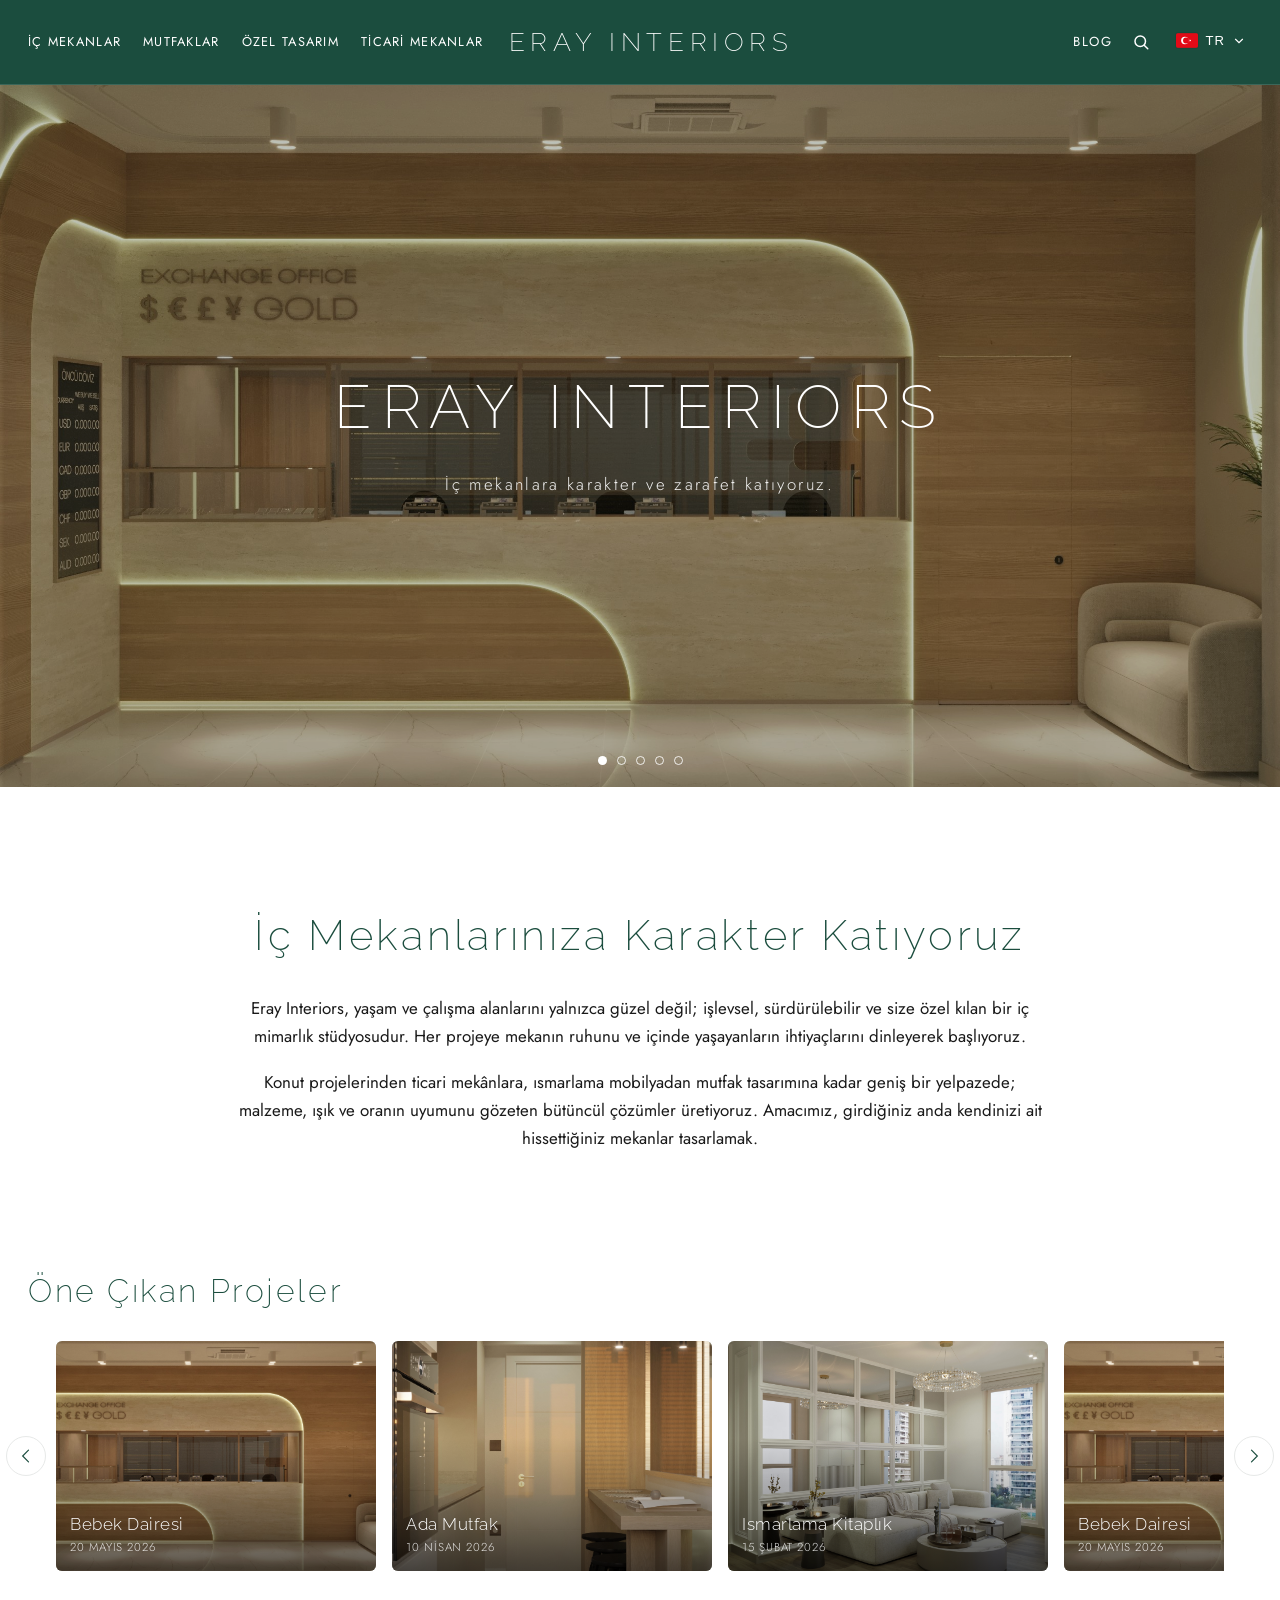
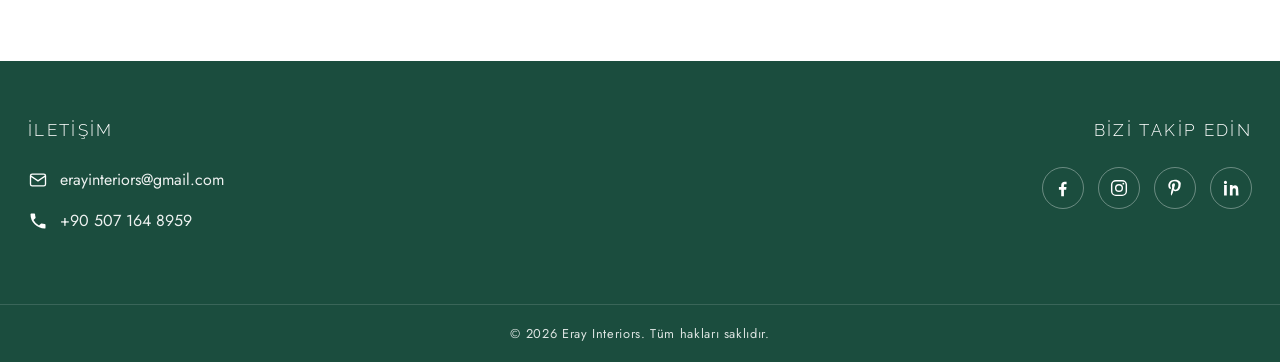
==== index.html @ c1557ec7 "Ana sayfaya acilis ekrani: yesil zemin + logo, 3 sn sonra siteye acilir - index.html: #intro katmani" ====
<!DOCTYPE html>
<html lang="tr">
<head>
  <meta charset="UTF-8">
  <meta name="viewport" content="width=device-width, initial-scale=1.0">
  <title>Eray Interiors | İç Mimarlık ve İç Mekân Tasarımı</title>
  <meta name="description" content="Eray Interiors, yaşam ve çalışma alanlarını işlevsel, sürdürülebilir ve size özel kılan bir iç mimarlık stüdyosudur — konut, ticari mekân, özel tasarım ve mutfak çözümleri.">
  <link rel="canonical" href="https://bgrckr.github.io/eray-interiors/">
  <meta name="robots" content="index, follow, max-image-preview:large">
  <meta name="author" content="Eray Interiors">
  <meta name="theme-color" content="#1B4D3E">

  <!-- Favicon / app icons -->
  <link rel="icon" href="favicon.ico" sizes="any">
  <link rel="icon" href="favicon.svg" type="image/svg+xml">
  <link rel="apple-touch-icon" href="assets/apple-touch-icon.png">
  <link rel="manifest" href="site.webmanifest">

  <!-- Open Graph (Facebook, WhatsApp, LinkedIn) -->
  <meta property="og:type" content="website">
  <meta property="og:site_name" content="Eray Interiors">
  <meta property="og:locale" content="tr_TR">
  <meta property="og:locale:alternate" content="en_US">
  <meta property="og:locale:alternate" content="es_ES">
  <meta property="og:title" content="Eray Interiors | İç Mimarlık ve İç Mekân Tasarımı">
  <meta property="og:description" content="İç mekânlara karakter ve zarafet katan iç mimarlık stüdyosu. Konut, ticari mekân, özel tasarım ve mutfak çözümleri.">
  <meta property="og:url" content="https://bgrckr.github.io/eray-interiors/">
  <meta property="og:image" content="https://bgrckr.github.io/eray-interiors/assets/og-image.png">
  <meta property="og:image:width" content="1200">
  <meta property="og:image:height" content="630">
  <meta property="og:image:alt" content="Eray Interiors — İç Mimarlık">

  <!-- Twitter / X -->
  <meta name="twitter:card" content="summary_large_image">
  <meta name="twitter:title" content="Eray Interiors | İç Mimarlık ve İç Mekân Tasarımı">
  <meta name="twitter:description" content="İç mekânlara karakter ve zarafet katan iç mimarlık stüdyosu.">
  <meta name="twitter:image" content="https://bgrckr.github.io/eray-interiors/assets/og-image.png">

  <!-- Yapısal veri: yerel işletme -->
  <script type="application/ld+json">
  {
    "@context": "https://schema.org",
    "@type": "LocalBusiness",
    "@id": "https://bgrckr.github.io/eray-interiors/#business",
    "name": "Eray Interiors",
    "description": "İç mimarlık ve iç mekân tasarımı stüdyosu: konut, ticari mekân, özel tasarım ve mutfak çözümleri.",
    "url": "https://bgrckr.github.io/eray-interiors/",
    "image": "https://bgrckr.github.io/eray-interiors/assets/og-image.png",
    "logo": "https://bgrckr.github.io/eray-interiors/assets/icon-512.png",
    "email": "erayinteriors@gmail.com",
    "telephone": "+905071648959",
    "areaServed": "TR",
    "knowsLanguage": ["tr", "en", "es"],
    "sameAs": ["https://instagram.com/erayinteriors"]
  }
  </script>

  <link rel="preconnect" href="https://fonts.googleapis.com">
  <link rel="preconnect" href="https://fonts.gstatic.com" crossorigin>
  <link href="https://fonts.googleapis.com/css2?family=Jost:wght@300;400;500&family=Raleway:wght@200;300&display=swap" rel="stylesheet">
  <!-- Açılış ekranı aynı oturumda tekrar açılmasın (flash önleme, stylesheet'ten önce) -->
  <script>try{if(sessionStorage.getItem('eray_intro'))document.documentElement.classList.add('intro-done');}catch(e){}</script>
  <link rel="stylesheet" href="css/style.css">
</head>
<body data-page="home">
  <div id="intro" aria-hidden="true"><span class="intro-word">ERAY INTERIORS</span></div>

  <header id="site-header"></header>

  <main>
    <section class="hero hero-slider" data-hero-slider aria-label="Öne çıkan görseller">
      <div class="hero-slides">
        <div class="hero-slide" style="background-image:url('assets/img/3.jpg')"></div>
        <div class="hero-slide" style="background-image:url('assets/img/8.jpg')"></div>
        <div class="hero-slide" style="background-image:url('assets/img/16.jpg')"></div>
        <div class="hero-slide" style="background-image:url('assets/img/32.jpg')"></div>
        <div class="hero-slide" style="background-image:url('assets/img/b4.jpg')"></div>
      </div>
      <div class="hero-overlay">
        <h1 class="hero-title" data-i18n="page.home.hero">ERAY INTERIORS</h1>
        <p class="hero-sub" data-i18n="page.home.sub"></p>
      </div>
      <div class="hero-dots"></div>
    </section>

    <section class="page-intro">
      <h2 class="page-title" data-i18n="page.home.title"></h2>
      <div class="page-body" data-i18n="page.home.body" data-i18n-html></div>
    </section>

    <div class="strip-head"><h2 class="strip-title" data-i18n="projects.featured"></h2></div>
    <section class="carousel" data-carousel data-projects="featured" aria-label="Öne çıkan projeler">
      <button class="car-arrow car-prev" aria-label="Önceki"></button>
      <div class="carousel-viewport">
        <div class="carousel-track"></div>
      </div>
      <button class="car-arrow car-next" aria-label="Sonraki"></button>
    </section>
  </main>

  <footer id="site-footer"></footer>

  <script src="js/icons.js"></script>
  <script src="js/data.js"></script>
  <script src="js/i18n.js"></script>
  <script src="js/header.js"></script>
  <script src="js/footer.js"></script>
  <script src="js/content.js"></script>
  <script src="js/carousel.js"></script>
  <script src="js/hero.js"></script>
  <script src="js/projects.js"></script>
  <script src="js/app.js"></script>
  <script src="js/intro.js"></script>
</body>
</html>
---- css/style.css ----
/* ============================================================
   Eray Interiors — Ana stil dosyası
   Renkler ve fontlar :root değişkenlerinde. Royal green tonunu
   değiştirmek için sadece --green satırını güncellemeniz yeterli.
   ============================================================ */

:root{
  --green:#1B4D3E;          /* Royal green (ana marka rengi) */
  --green-700:#143b30;      /* Koyu ton (hover/gölge) */
  --green-300:#3e6b5b;      /* Açık ton */
  --white:#ffffff;
  --ink:#1a1a1a;            /* Ana metin */
  --muted:#6b7b74;          /* İkincil metin */
  --line:#e7e9e8;           /* İnce çizgiler */
  --font-brand:'Raleway', sans-serif;      /* Başlık — Fathom'a yakın, ExtraLight */
  --font-body:'Jost', system-ui, sans-serif; /* Gövde — geometrik, Türkçe uyumlu */
  --header-h:84px;
  --maxw:1280px;            /* İçerik genişliği (geniş monitörde büyür) */

  /* Boşluk ölçeği — responsive ritim tek yerden. clamp: mobil→masaüstü akıcı. */
  --space-xs: clamp(.5rem, 1.2vw, .85rem);
  --space-sm: clamp(.85rem, 2vw, 1.25rem);
  --space-md: clamp(1.25rem, 3vw, 2rem);
  --space-lg: clamp(2rem, 5vw, 3.5rem);
  --space-xl: clamp(3rem, 7vw, 6rem);
  --gap-menu-title: clamp(72px, 9vw, 132px);  /* menü(header) ↔ sayfa başlığı boşluğu */
  --hero-h: 78vh;          /* Hero yüksekliği (mobilde svh'ye döner) */
  --radius: 8px;
}

*{ box-sizing:border-box; }
html{ scroll-behavior:smooth; }
body{
  margin:0;
  font-family:var(--font-body);
  font-weight:400;
  color:var(--ink);
  background:var(--white);
  line-height:1.65;
  -webkit-font-smoothing:antialiased;
}
a{ color:inherit; text-decoration:none; }
img{ max-width:100%; display:block; }

/* ---------- Header ---------- */
#site-header{
  position:sticky; top:0; z-index:100;
  background:var(--green);
  border-bottom:1px solid rgba(255,255,255,.14);
}
.header-inner{
  max-width:var(--maxw); margin:0 auto; min-height:var(--header-h);
  padding:0 28px;
  display:grid; grid-template-columns:1fr auto 1fr; align-items:center; gap:20px;
}
.main-nav{ display:flex; gap:22px; align-items:center; justify-self:start; }
.nav-link{
  font-size:.8rem; letter-spacing:.1em; text-transform:uppercase; white-space:nowrap;
  color:var(--white); position:relative; padding:6px 0; transition:opacity .2s;
}
.nav-link::after{
  content:''; position:absolute; left:0; bottom:0; height:1px; width:0;
  background:var(--white); transition:width .28s ease;
}
.nav-link:hover, .nav-link.active{ opacity:.85; }
.nav-link:hover::after, .nav-link.active::after{ width:100%; }

.brand{
  justify-self:center;
  font-family:var(--font-brand); font-weight:200;
  font-size:1.6rem; letter-spacing:.22em; color:var(--white);
  white-space:nowrap; padding-left:.22em; /* letter-spacing dengesi */
}

.tools{ justify-self:end; display:flex; align-items:center; gap:14px; }
.blog-link{ white-space:nowrap; }

/* Arama */
.search{ position:relative; display:flex; align-items:center; }
.search-toggle, .lang-toggle, .hamburger{
  background:none; border:none; cursor:pointer; color:var(--white);
  display:inline-flex; align-items:center; gap:7px; padding:6px;
}
.search-toggle:hover{ opacity:.85; }
.search-box{
  position:absolute; right:0; top:calc(100% + 14px);
  width:300px; background:var(--green);
  border:1px solid rgba(255,255,255,.18); border-top:2px solid var(--white);
  box-shadow:0 18px 40px rgba(0,0,0,.28);
  padding:14px; border-radius:4px;
  opacity:0; visibility:hidden; transform:translateY(-8px);
  transition:opacity .2s, transform .2s, visibility .2s;
}
.search.open .search-box{ opacity:1; visibility:visible; transform:translateY(0); }
.search-input{
  width:100%; border:none; border-bottom:1px solid rgba(255,255,255,.30);
  background:transparent; color:var(--white);
  font-family:var(--font-body); font-size:.95rem; padding:8px 2px; outline:none;
}
.search-input::placeholder{ color:rgba(255,255,255,.65); }
.search-input:focus{ border-color:var(--white); }
.search-results{ margin-top:8px; max-height:280px; overflow:auto; }
.search-results a{
  display:block; padding:9px 6px; border-radius:3px; font-size:.9rem;
  color:var(--white); transition:background .15s;
}
.search-results a:hover{ background:rgba(255,255,255,.14); }
.search-results .empty{ padding:9px 6px; color:rgba(255,255,255,.7); font-size:.88rem; }

/* Dil seçici */
.lang{ position:relative; }
.lang-toggle{ font-size:.82rem; letter-spacing:.08em; }
.lang-toggle .flag, .lang-menu .flag{ width:22px; height:15px; border-radius:2px; overflow:hidden; box-shadow:0 0 0 1px rgba(0,0,0,.06); }
.chev{ transition:transform .2s; }
.lang.open .chev{ transform:rotate(180deg); }
.lang-menu{
  position:absolute; right:0; top:calc(100% + 14px); list-style:none; margin:0; padding:6px;
  min-width:170px; background:var(--green); border:1px solid rgba(255,255,255,.18);
  border-top:2px solid var(--white); box-shadow:0 18px 40px rgba(0,0,0,.28); border-radius:4px;
  opacity:0; visibility:hidden; transform:translateY(-8px);
  transition:opacity .2s, transform .2s, visibility .2s;
}
.lang.open .lang-menu{ opacity:1; visibility:visible; transform:translateY(0); }
.lang-menu button{
  width:100%; display:flex; align-items:center; gap:10px; background:none; border:none;
  padding:9px 10px; cursor:pointer; font-family:var(--font-body); font-size:.9rem;
  color:var(--white); border-radius:3px; text-align:left;
}
.lang-menu button:hover{ background:rgba(255,255,255,.14); }

/* Hamburger (mobil) */
.hamburger{ display:none; flex-direction:column; gap:5px; }
.hamburger span{ width:24px; height:2px; background:var(--white); transition:.25s; }

/* ---------- Hero ---------- */
.hero{
  position:relative; min-height:var(--hero-h); overflow:hidden;
  background:linear-gradient(120deg, var(--green-700), var(--green) 60%, var(--green-300));
  background-size:cover; background-position:center;
  display:flex; align-items:center; justify-content:center;
}
.hero::after{ content:''; position:absolute; inset:0; background:rgba(15,35,28,.28); z-index:1; }
.hero-overlay{ position:relative; z-index:2; text-align:center; color:var(--white); padding:0 24px; }
.hero-title{
  font-family:var(--font-brand); font-weight:200; letter-spacing:.16em;
  font-size:clamp(2rem, 5vw, 3.8rem); margin:0; text-transform:uppercase;
}
.hero-sub{ font-weight:300; letter-spacing:.14em; margin-top:14px; font-size:clamp(.85rem,1.6vw,1.05rem); opacity:.92; }

/* Ana sayfa hero slayt gösterisi (5 görsel, yavaş yatay kayma) */
.hero-slides{
  position:absolute; inset:0; display:flex; z-index:0;
  transition:transform .9s cubic-bezier(.65,0,.35,1); will-change:transform;
}
.hero-slide{
  position:relative; flex:0 0 100%; height:100%;
  background:#dfe5e2 center/cover no-repeat;
}
.hero-dots{
  position:absolute; left:0; right:0; bottom:22px; z-index:3;
  display:flex; gap:10px; justify-content:center;
}
.hero-dots button{
  width:9px; height:9px; padding:0; border-radius:50%; cursor:pointer;
  border:1px solid rgba(255,255,255,.85); background:transparent; transition:background .25s;
}
.hero-dots button.active{ background:var(--white); }

/* ---------- Sayfa metni ---------- */
.page-intro{ max-width:860px; margin:0 auto; padding:var(--gap-menu-title) 28px var(--space-lg); text-align:center; }
.page-title{
  font-family:var(--font-brand); font-weight:200; letter-spacing:.08em;
  font-size:clamp(1.7rem,3.4vw,2.6rem); color:var(--green); margin:0 0 24px;
}
.page-body{ color:var(--ink); font-size:1.06rem; }
.page-body p{ margin:0 0 18px; }
.page-body p:last-child{ margin-bottom:0; }

/* ---------- Galeri / Carousel ---------- */
.carousel{ position:relative; max-width:var(--maxw); margin:24px auto 90px; padding:0 56px; }
.carousel-viewport{ overflow-x:auto; scrollbar-width:none; }
.carousel-viewport::-webkit-scrollbar{ display:none; }
.carousel-track{ display:flex; gap:16px; }
.slide{
  flex:0 0 320px; height:230px; border-radius:6px;
  background:#dfe5e2 center/cover no-repeat;
  display:flex; align-items:flex-end; padding:14px;
  color:var(--white); font-weight:300; letter-spacing:.05em;
  box-shadow:inset 0 -60px 60px -30px rgba(0,0,0,.45);
}
.car-arrow{
  position:absolute; top:50%; transform:translateY(-50%);
  width:40px; height:40px; background:var(--white); cursor:pointer;
  border:1px solid var(--line); border-radius:50%;
  display:flex; align-items:center; justify-content:center; color:var(--green);
  transition:background .2s, color .2s; z-index:3;
}
.car-arrow:hover{ background:var(--green); color:var(--white); }
.car-arrow svg{ width:20px; height:20px; }
.car-prev{ left:6px; }
.car-next{ right:6px; }

/* ---------- Proje şeridi (kayan kutular → proje) ---------- */
.strip-head{ max-width:var(--maxw); margin:var(--space-lg) auto 0; padding:0 28px; }
.strip-title{
  font-family:var(--font-brand); font-weight:200; letter-spacing:.08em;
  font-size:clamp(1.4rem,2.6vw,2rem); color:var(--green); margin:0;
}
.project-card{ position:relative; text-decoration:none; overflow:hidden; }
.project-card .card-img{
  position:absolute; inset:0; z-index:0; background:#dfe5e2 center/cover no-repeat;
  transition:transform .5s ease;
}
.project-card::after{
  content:''; position:absolute; inset:0; z-index:1;
  background:linear-gradient(to top, rgba(0,0,0,.6), rgba(0,0,0,0) 58%);
}
.project-card:hover .card-img{ transform:scale(1.06); }
.project-card .card-meta{ position:relative; z-index:2; }
.project-card .card-title{
  display:block; font-family:var(--font-brand); font-weight:300;
  font-size:1.05rem; letter-spacing:.03em; line-height:1.25;
}
.project-card .card-date{
  display:block; font-size:.72rem; letter-spacing:.08em; text-transform:uppercase; opacity:.85; margin-top:3px;
}
/* Boş yer tutucu kutu (proje yokken / içerik yüklenmeden) */
.project-placeholder{ pointer-events:none; }
.project-placeholder::after{ display:none; }
.project-placeholder .card-img{ background:#e4e9e7; }

/* ---------- Proje detay sayfası (iki sütun, dikey kaydırma) ---------- */
.project-detail{ max-width:var(--maxw); margin:0 auto; padding:var(--space-lg) 28px var(--space-xl); }
.project-back{ display:inline-block; color:var(--green); font-size:.9rem; margin-bottom:var(--space-md); }
.project-back:hover{ text-decoration:underline; }
.project-head{ max-width:820px; margin:0 auto var(--space-lg); text-align:center; }
.project-date{ font-size:.8rem; letter-spacing:.08em; text-transform:uppercase; color:var(--muted); margin-bottom:10px; }
.project-title{
  font-family:var(--font-brand); font-weight:200; letter-spacing:.04em;
  font-size:clamp(1.8rem,4vw,2.8rem); color:var(--green); margin:0; line-height:1.2;
}
.project-grid{
  display:grid; grid-template-columns:1fr 1fr;
  gap:clamp(20px,3vw,44px); align-items:start;
}
.project-block.left{ grid-column:1; }
.project-block.right{ grid-column:2; }
.project-block img{
  width:100%; height:auto; border-radius:var(--radius);
  background:#dfe5e2 center/cover no-repeat; display:block;
}
.project-caption{ margin-top:14px; color:var(--ink); font-size:1rem; line-height:1.6; }
.project-nav{
  max-width:var(--maxw); margin:0 auto; padding:0 28px var(--space-xl);
  display:flex; justify-content:space-between; gap:16px;
}
.project-nav a{ color:var(--green); font-size:.9rem; }
.project-nav a:hover{ text-decoration:underline; }
.project-empty{ text-align:center; color:var(--muted); padding:48px 0; }

/* ---------- Açılış ekranı (intro / splash) ---------- */
#intro{
  position:fixed; inset:0; z-index:1000; background:var(--green);
  display:flex; align-items:center; justify-content:center;
  opacity:1; transition:opacity .8s ease, visibility .8s ease;
}
.intro-done #intro{ display:none; }        /* aynı oturumda tekrar gösterme */
#intro.hide{ opacity:0; visibility:hidden; }
.intro-lock{ overflow:hidden; }            /* açılış sırasında arka plan kaymasın */
.intro-word{
  font-family:var(--font-brand); font-weight:200; text-transform:uppercase;
  letter-spacing:.28em; padding-left:.28em; color:var(--white);
  font-size:clamp(1.5rem, 5vw, 2.6rem);
  animation:introIn 1.1s ease both;
}
@keyframes introIn{ from{ opacity:0; transform:translateY(10px); } to{ opacity:1; transform:none; } }
@media (prefers-reduced-motion: reduce){ .intro-word{ animation:none; } }

/* ---------- Yeşil iletişim footer ---------- */
#site-footer{ background:var(--green); color:var(--white); }
.footer-inner{
  max-width:var(--maxw); margin:0 auto; padding:56px 28px;
  display:grid; grid-template-columns:1fr 1fr; gap:40px;
}
.footer-col h3{
  font-family:var(--font-brand); font-weight:300; letter-spacing:.14em;
  text-transform:uppercase; font-size:1.05rem; margin:0 0 22px;
}
.footer-right{ text-align:right; }
.contact-item{ display:flex; align-items:center; gap:12px; margin-bottom:14px; }
.contact-item a{ color:var(--white); opacity:.92; transition:opacity .2s; }
.contact-item a:hover{ opacity:1; text-decoration:underline; }
.contact-item svg{ width:20px; height:20px; flex:0 0 auto; }
.social{ display:flex; gap:14px; justify-content:flex-end; }
.social a{
  width:42px; height:42px; border:1px solid rgba(255,255,255,.35); border-radius:50%;
  display:flex; align-items:center; justify-content:center; color:var(--white);
  transition:background .2s, color .2s, border-color .2s;
}
.social a:hover{ background:var(--white); color:var(--green); border-color:var(--white); }
.social svg{ width:20px; height:20px; }
.footer-bottom{
  border-top:1px solid rgba(255,255,255,.16); text-align:center;
  padding:18px; font-size:.8rem; letter-spacing:.05em; opacity:.85;
}

/* ---------- Blog ---------- */
.blog-link{ font-size:.82rem; letter-spacing:.12em; text-transform:uppercase; }
.blog-head{ padding-bottom:8px; }
.blog-intro{ color:var(--muted); max-width:620px; margin:0 auto; font-size:1rem; }
.blog-list-wrap{ max-width:var(--maxw); margin:0 auto 90px; padding:28px 28px 0; }
.blog-grid{ display:grid; grid-template-columns:repeat(3, 1fr); gap:28px; }
.blog-card{
  display:flex; flex-direction:column; background:var(--white);
  border:1px solid var(--line); border-radius:8px; overflow:hidden; color:var(--ink);
  transition:box-shadow .25s ease, transform .25s ease;
}
.blog-card:hover{ box-shadow:0 18px 40px rgba(0,0,0,.10); transform:translateY(-4px); }
.blog-card-cover{ display:block; height:200px; background:#dfe5e2 center/cover no-repeat; }
.blog-card-body{ display:flex; flex-direction:column; gap:9px; padding:20px 22px 24px; }
.blog-card-date{ font-size:.76rem; letter-spacing:.08em; text-transform:uppercase; color:var(--muted); }
.blog-card-title{ font-family:var(--font-brand); font-weight:300; font-size:1.28rem; color:var(--green); line-height:1.3; }
.blog-card-excerpt{ font-size:.95rem; color:var(--ink); }
.blog-card-more{ margin-top:4px; font-size:.85rem; letter-spacing:.04em; color:var(--green); opacity:.9; }
.blog-empty{ text-align:center; color:var(--muted); padding:48px 0; }

/* Tekil yazı */
.post{ max-width:760px; margin:0 auto; padding:44px 28px 90px; }
.post-back{ display:inline-block; color:var(--green); font-size:.9rem; margin-bottom:26px; }
.post-back:hover{ text-decoration:underline; }
.post-cover{ height:380px; border-radius:10px; background:#dfe5e2 center/cover no-repeat; margin-bottom:30px; }
.post-date{ font-size:.8rem; letter-spacing:.08em; text-transform:uppercase; color:var(--muted); margin-bottom:10px; }
.post-title{
  font-family:var(--font-brand); font-weight:200; letter-spacing:.03em;
  font-size:clamp(1.8rem,4vw,2.6rem); color:var(--green); margin:0 0 26px; line-height:1.2;
}
.post-body{ font-size:1.08rem; color:var(--ink); }
.post-body p{ margin:0 0 20px; }
.post-body p:last-child{ margin-bottom:0; }
.post-gallery{ display:grid; grid-template-columns:1fr 1fr; gap:16px; margin-top:34px; }
.post-gallery img{ width:100%; border-radius:8px; }

/* ---------- Responsive ---------- */

/* Geniş monitörler — içerik ve hero nefes alsın (2K / ultra-wide) */
@media (min-width:1600px){
  :root{ --maxw:1440px; --hero-h:82vh; }
  .slide{ flex:0 0 360px; height:260px; }
}
@media (min-width:2200px){
  :root{ --maxw:1600px; }
}

/* Blog 3→2 sütun */
@media (max-width:1100px){
  .blog-grid{ grid-template-columns:repeat(2, 1fr); }
}

/* Tablet yatay / hamburger eşiği */
@media (max-width:1024px){
  :root{ --header-h:70px; }
  .header-inner{ grid-template-columns:auto 1fr auto; padding:0 18px; }
  .hamburger{ display:flex; justify-self:start; }
  .brand{ font-size:1.3rem; letter-spacing:.2em; }
  .main-nav{
    position:absolute; top:var(--header-h); left:0; right:0;
    flex-direction:column; align-items:flex-start; gap:0;
    background:var(--green); border-bottom:1px solid rgba(255,255,255,.14);
    padding:8px 18px 16px; display:none;
  }
  #site-header.nav-open .main-nav{ display:flex; }
  .main-nav .nav-link{ padding:12px 0; width:100%; }
  .tools{ gap:10px; }
  .footer-inner{ grid-template-columns:1fr; gap:34px; }
  .footer-right{ text-align:left; }
  .social{ justify-content:flex-start; }
  .slide{ flex:0 0 260px; height:190px; }
  .blog-grid{ grid-template-columns:1fr; }
  .post-cover{ height:240px; }
  .post-gallery{ grid-template-columns:1fr; }
  .blog-link{ font-size:.72rem; letter-spacing:.08em; }
}

/* Tablet dikey / katlanabilir (açık ~717–884px) — iki sütun tek sütuna iner */
@media (max-width:768px){
  :root{ --hero-h:70svh; }
  .project-grid{ grid-template-columns:1fr; gap:var(--space-md); }
  .project-block.left, .project-block.right{ grid-column:1; }
  .carousel{ padding:0 44px; margin-bottom:var(--space-xl); }
}

/* Telefon */
@media (max-width:480px){
  :root{ --hero-h:66svh; }
  .header-inner{ padding:0 14px; gap:10px; }
  .brand{ font-size:1.15rem; letter-spacing:.16em; }
  .tools{ gap:8px; }
  .slide{ flex:0 0 220px; height:160px; }
  .carousel{ padding:0 16px; }
  .car-arrow{ display:none; }              /* dar ekranda oklar gizli — parmakla kaydırılır */
  .post{ padding:32px 20px 64px; }
  .project-detail{ padding:var(--space-md) 18px var(--space-lg); }
}

/* Küçük telefon / Galaxy Fold kapak ekranı (~280–360px) */
@media (max-width:360px){
  .brand{ font-size:1rem; letter-spacing:.12em; }
  .slide{ flex:0 0 180px; height:140px; }
  .blog-link{ font-size:.66rem; }
  .hero-title{ letter-spacing:.1em; }
}

/* Erişilebilirlik: kullanıcı "hareketi azalt" derse otomatik animasyonları durdur */
@media (prefers-reduced-motion: reduce){
  html{ scroll-behavior:auto; }
  .hero-slides{ transition:none; }
  .project-card .card-img, .car-arrow, .blog-card{ transition:none; }
}
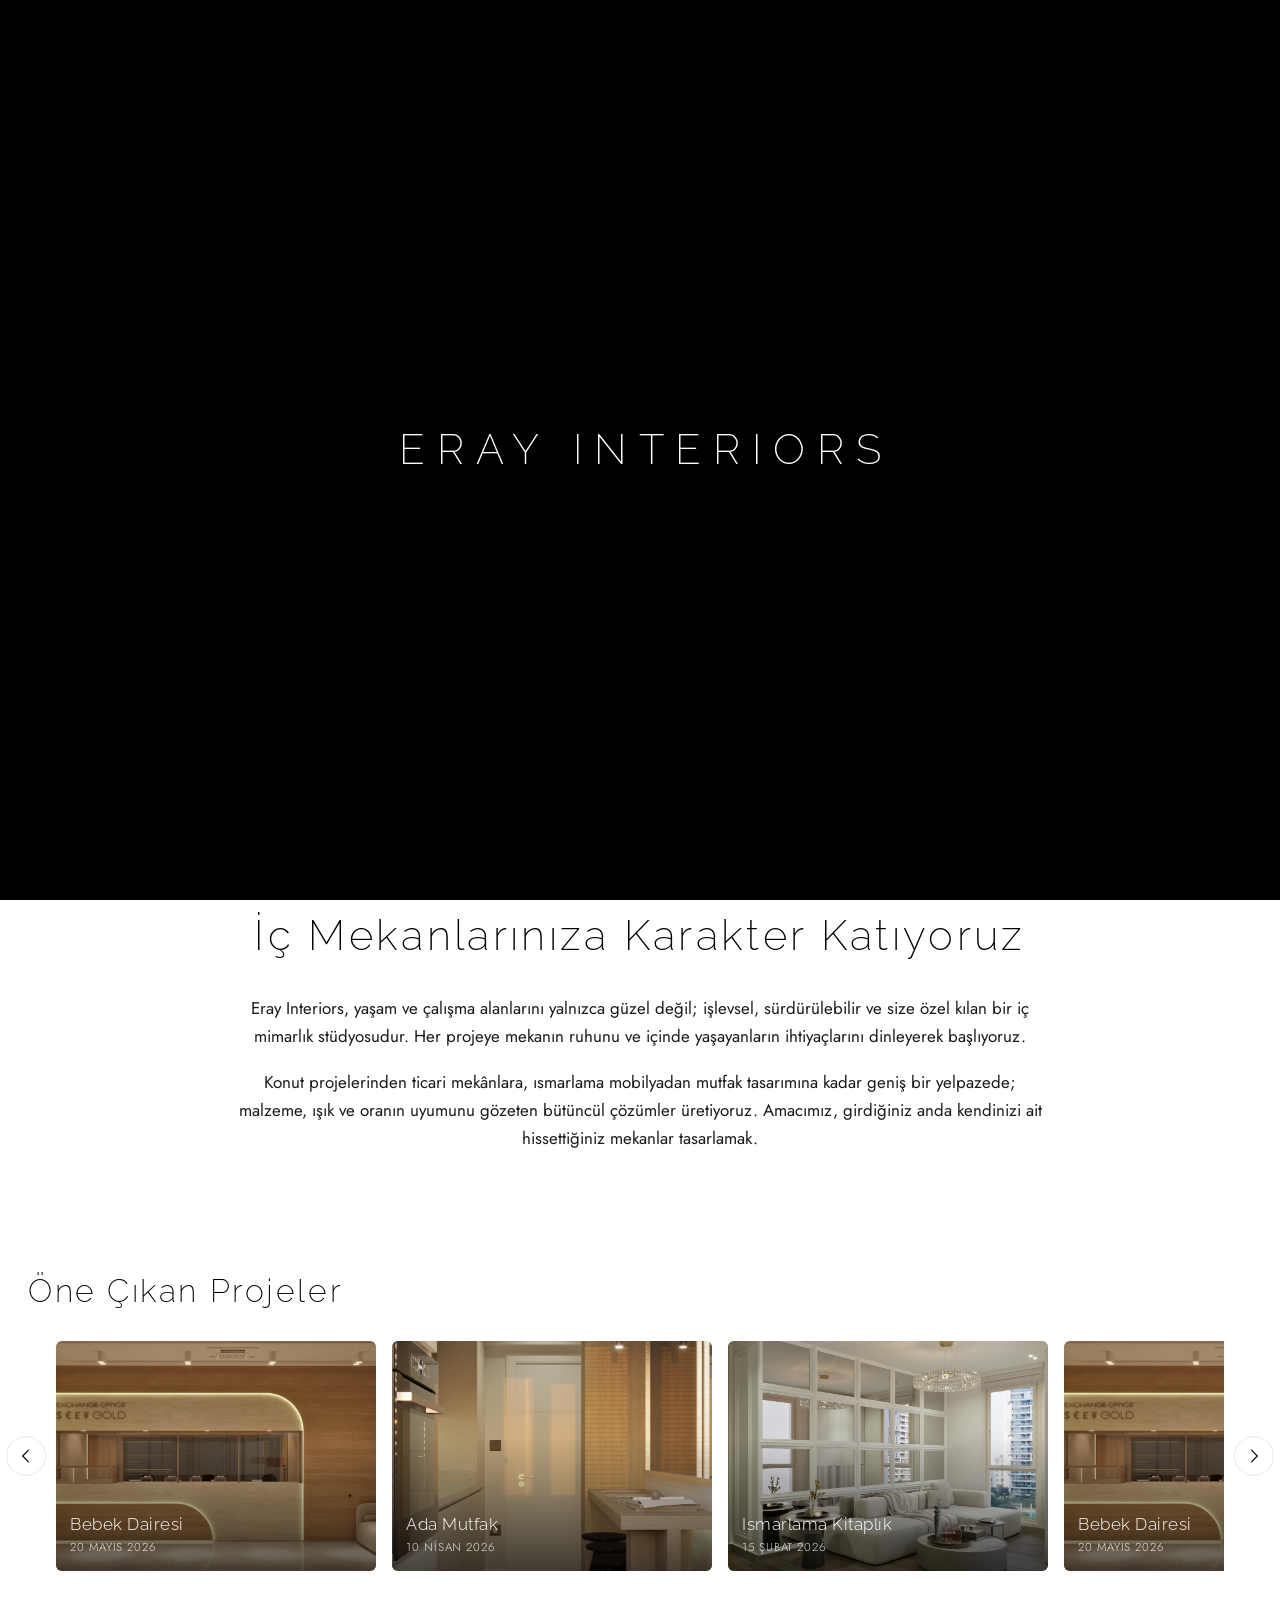
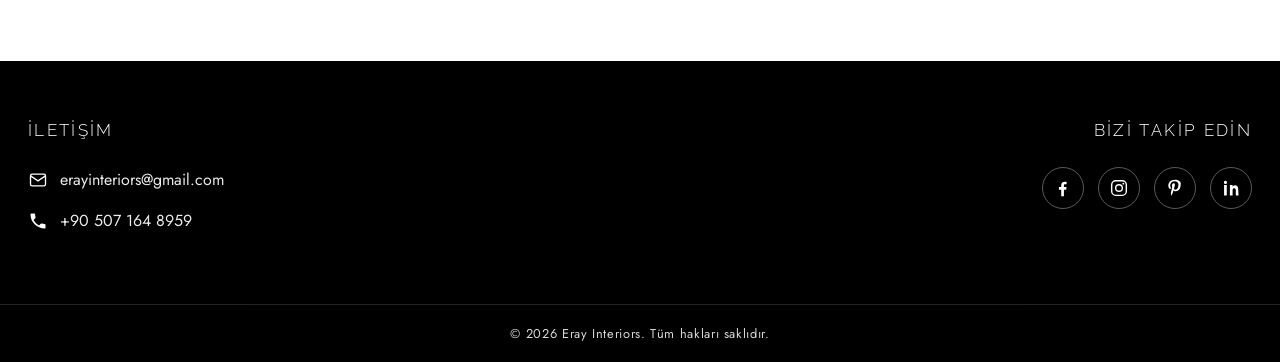
==== commit 6f2d4246: "Marka rengini siyaha cevir: yesil bolumler (header/footer/hero/intro) artik siyah - css :root --gree" ====
--- a/index.html
+++ b/index.html
@@ -8,7 +8,7 @@
   <link rel="canonical" href="https://bgrckr.github.io/eray-interiors/">
   <meta name="robots" content="index, follow, max-image-preview:large">
   <meta name="author" content="Eray Interiors">
-  <meta name="theme-color" content="#1B4D3E">
+  <meta name="theme-color" content="#000000">
 
   <!-- Favicon / app icons -->
   <link rel="icon" href="favicon.ico" sizes="any">
--- a/css/style.css
+++ b/css/style.css
@@ -5,9 +5,9 @@
    ============================================================ */
 
 :root{
-  --green:#1B4D3E;          /* Royal green (ana marka rengi) */
-  --green-700:#143b30;      /* Koyu ton (hover/gölge) */
-  --green-300:#3e6b5b;      /* Açık ton */
+  --green:#000000;          /* Ana marka rengi (siyah) */
+  --green-700:#000000;      /* Koyu ton (hover/gölge) */
+  --green-300:#1f1f1f;      /* Açık ton (hero gradyanında hafif kontrast) */
   --white:#ffffff;
   --ink:#1a1a1a;            /* Ana metin */
   --muted:#6b7b74;          /* İkincil metin */
@@ -139,7 +139,7 @@
   background-size:cover; background-position:center;
   display:flex; align-items:center; justify-content:center;
 }
-.hero::after{ content:''; position:absolute; inset:0; background:rgba(15,35,28,.28); z-index:1; }
+.hero::after{ content:''; position:absolute; inset:0; background:rgba(0,0,0,.30); z-index:1; }
 .hero-overlay{ position:relative; z-index:2; text-align:center; color:var(--white); padding:0 24px; }
 .hero-title{
   font-family:var(--font-brand); font-weight:200; letter-spacing:.16em;
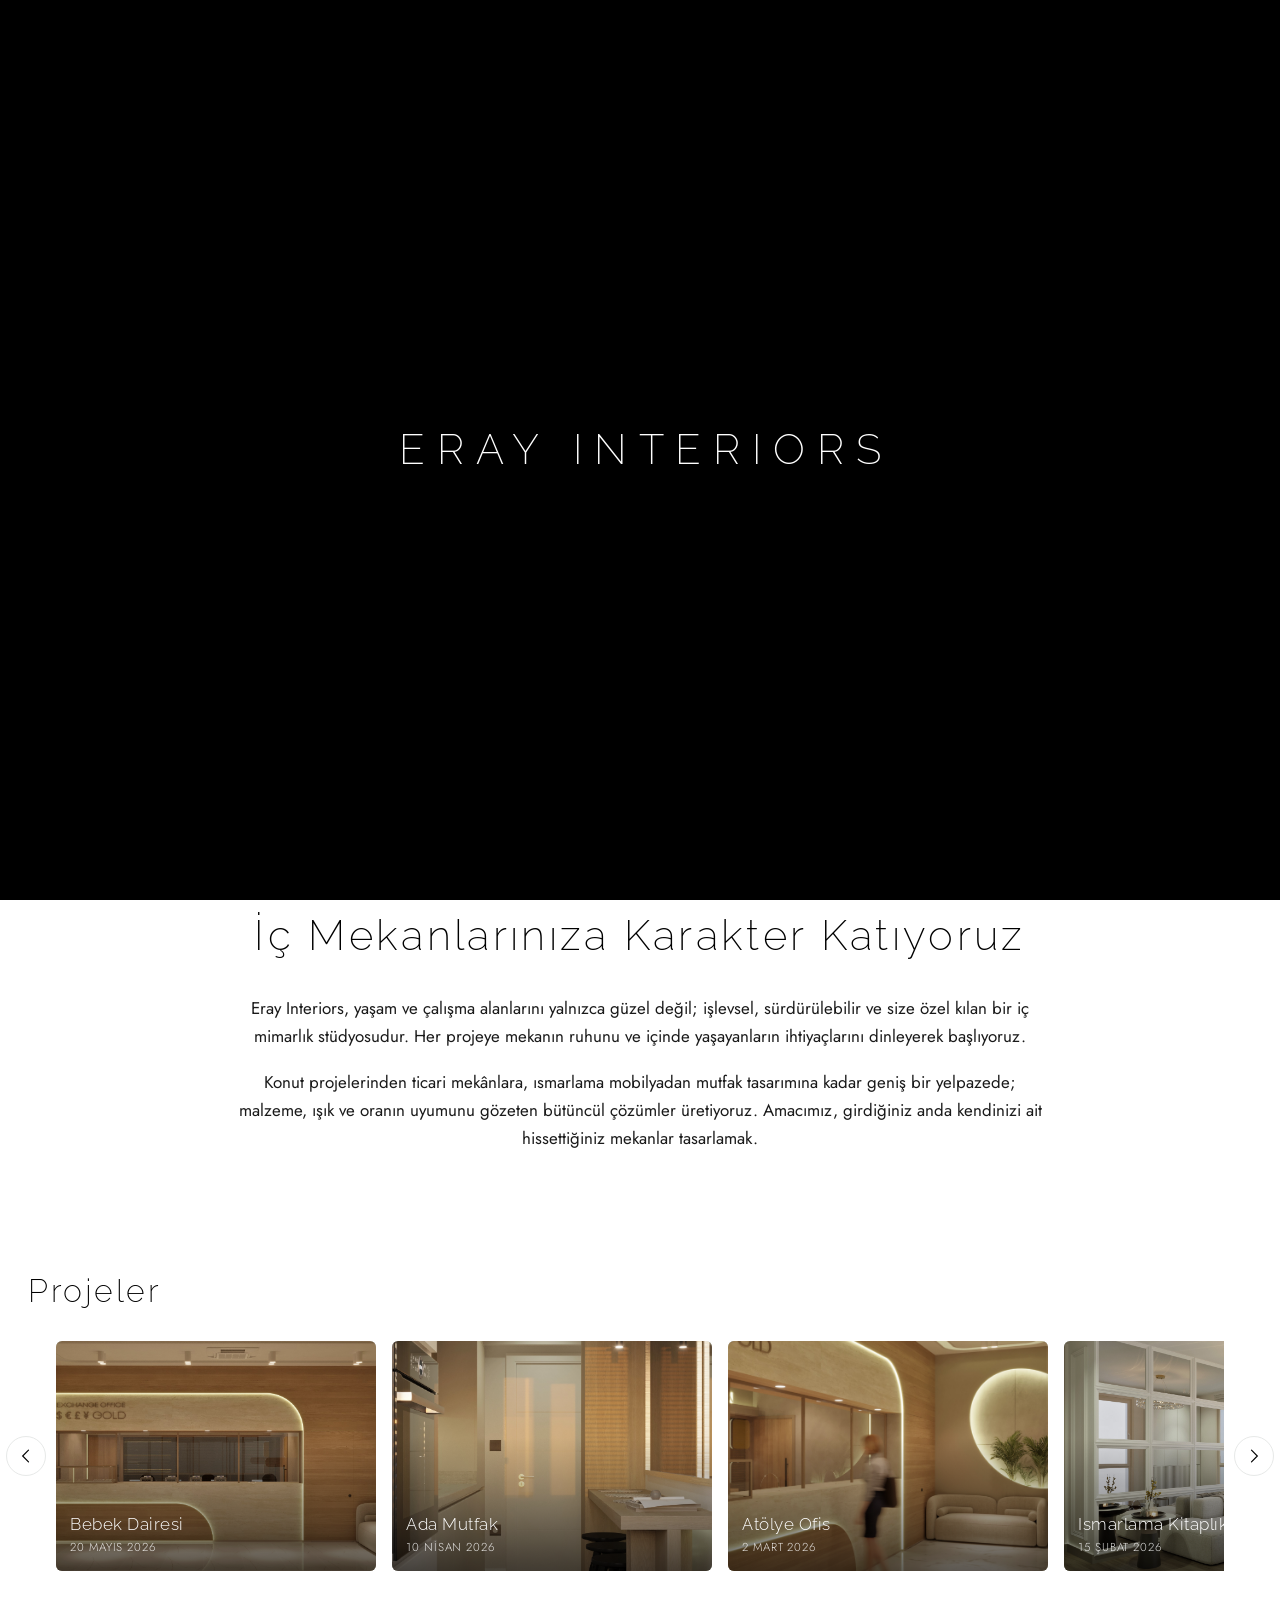
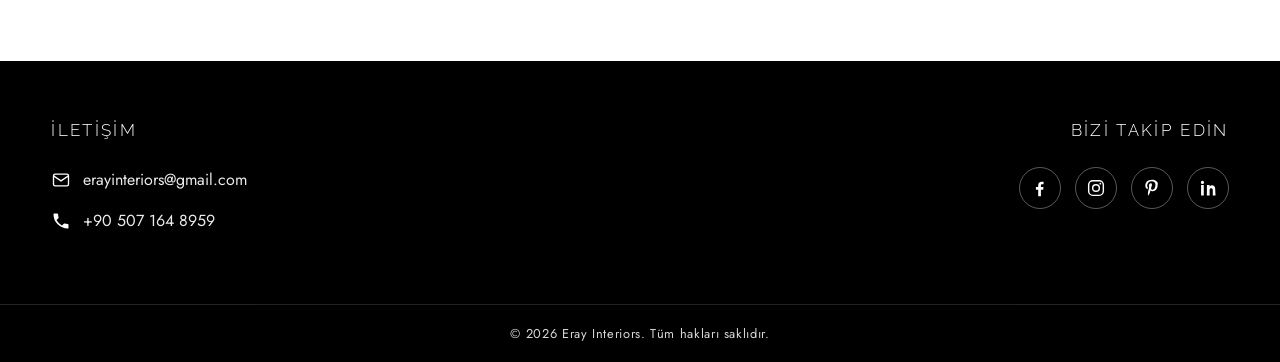
==== commit 13773160: "Hero = one cikan projeler (tiklanabilir kapak); proje detay yerlesimi yenilendi - Hero slaytlari art" ====
--- a/index.html
+++ b/index.html
@@ -88,8 +88,8 @@
       <div class="page-body" data-i18n="page.home.body" data-i18n-html></div>
     </section>
 
-    <div class="strip-head"><h2 class="strip-title" data-i18n="projects.featured"></h2></div>
-    <section class="carousel" data-carousel data-projects="featured" aria-label="Öne çıkan projeler">
+    <div class="strip-head"><h2 class="strip-title" data-i18n="projects.title"></h2></div>
+    <section class="carousel" data-carousel data-projects="all" aria-label="Projeler">
       <button class="car-arrow car-prev" aria-label="Önceki"></button>
       <div class="carousel-viewport">
         <div class="carousel-track"></div>
--- a/css/style.css
+++ b/css/style.css
@@ -49,8 +49,8 @@
   border-bottom:1px solid rgba(255,255,255,.14);
 }
 .header-inner{
-  max-width:var(--maxw); margin:0 auto; min-height:var(--header-h);
-  padding:0 28px;
+  max-width:none; margin:0 auto; min-height:var(--header-h);
+  padding:0 clamp(24px, 4vw, 72px);   /* tam genişlik — menü kenarlara yaslanır, boşta kalmaz */
   display:grid; grid-template-columns:1fr auto 1fr; align-items:center; gap:20px;
 }
 .main-nav{ display:flex; gap:22px; align-items:center; justify-self:start; }
@@ -74,6 +74,7 @@
 
 .tools{ justify-self:end; display:flex; align-items:center; gap:14px; }
 .blog-link{ white-space:nowrap; }
+.nav-blog{ display:none; }   /* Blog: masaüstünde sağda (tools); mobilde soldaki menüde */
 
 /* Arama */
 .search{ position:relative; display:flex; align-items:center; }
@@ -140,7 +141,8 @@
   display:flex; align-items:center; justify-content:center;
 }
 .hero::after{ content:''; position:absolute; inset:0; background:rgba(0,0,0,.30); z-index:1; }
-.hero-overlay{ position:relative; z-index:2; text-align:center; color:var(--white); padding:0 24px; }
+.hero-overlay{ position:relative; z-index:2; text-align:center; color:var(--white); padding:0 24px; pointer-events:none; }
+.hero-slide{ cursor:pointer; }   /* hero slaytı = proje kapağı, tıklanınca projeye gider */
 .hero-title{
   font-family:var(--font-brand); font-weight:200; letter-spacing:.16em;
   font-size:clamp(2rem, 5vw, 3.8rem); margin:0; text-transform:uppercase;
@@ -239,17 +241,29 @@
   font-family:var(--font-brand); font-weight:200; letter-spacing:.04em;
   font-size:clamp(1.8rem,4vw,2.8rem); color:var(--green); margin:0; line-height:1.2;
 }
+/* Yazısız görseller: yan yana 2 sütun */
 .project-grid{
   display:grid; grid-template-columns:1fr 1fr;
   gap:clamp(20px,3vw,44px); align-items:start;
-}
-.project-block.left{ grid-column:1; }
-.project-block.right{ grid-column:2; }
-.project-block img{
-  width:100%; height:auto; border-radius:var(--radius);
-  background:#dfe5e2 center/cover no-repeat; display:block;
-}
-.project-caption{ margin-top:14px; color:var(--ink); font-size:1rem; line-height:1.6; }
+  margin-bottom:clamp(20px,3vw,44px);
+}
+.project-grid img{
+  width:100%; height:auto; border-radius:var(--radius); display:block;
+  background:#e4e9e7 center/cover no-repeat;
+}
+/* Yazılı görsel: tam genişlik tek satır, yazı yanda (1. sola, 2. sağa, sırayla) */
+.project-row.wide{
+  display:grid; grid-template-columns:1fr 1fr;
+  gap:clamp(24px,4vw,56px); align-items:center;
+  margin-bottom:clamp(20px,3vw,44px);
+}
+.project-row.wide .project-figure img{
+  width:100%; height:auto; border-radius:var(--radius); display:block;
+  background:#e4e9e7 center/cover no-repeat;
+}
+.project-row.wide.flip .project-figure{ order:2; }   /* görsel sağa */
+.project-row.wide.flip .project-caption{ order:1; }
+.project-caption{ color:var(--ink); font-size:1.05rem; line-height:1.7; }
 .project-nav{
   max-width:var(--maxw); margin:0 auto; padding:0 28px var(--space-xl);
   display:flex; justify-content:space-between; gap:16px;
@@ -279,7 +293,7 @@
 /* ---------- Yeşil iletişim footer ---------- */
 #site-footer{ background:var(--green); color:var(--white); }
 .footer-inner{
-  max-width:var(--maxw); margin:0 auto; padding:56px 28px;
+  max-width:none; margin:0 auto; padding:56px clamp(24px, 4vw, 72px);
   display:grid; grid-template-columns:1fr 1fr; gap:40px;
 }
 .footer-col h3{
@@ -370,6 +384,8 @@
   }
   #site-header.nav-open .main-nav{ display:flex; }
   .main-nav .nav-link{ padding:12px 0; width:100%; }
+  .main-nav .nav-blog{ display:block; }   /* Blog mobilde hamburger menüsüne girer */
+  .tools .blog-link{ display:none; }        /* sağdaki Blog mobilde gizli */
   .tools{ gap:10px; }
   .footer-inner{ grid-template-columns:1fr; gap:34px; }
   .footer-right{ text-align:left; }
@@ -385,16 +401,20 @@
 @media (max-width:768px){
   :root{ --hero-h:70svh; }
   .project-grid{ grid-template-columns:1fr; gap:var(--space-md); }
-  .project-block.left, .project-block.right{ grid-column:1; }
+  .project-row.wide{ grid-template-columns:1fr; gap:var(--space-sm); }
+  .project-row.wide.flip .project-figure,
+  .project-row.wide.flip .project-caption{ order:0; }   /* mobilde görsel üstte, yazı altında */
   .carousel{ padding:0 44px; margin-bottom:var(--space-xl); }
 }
 
 /* Telefon */
 @media (max-width:480px){
   :root{ --hero-h:66svh; }
-  .header-inner{ padding:0 14px; gap:10px; }
-  .brand{ font-size:1.15rem; letter-spacing:.16em; }
-  .tools{ gap:8px; }
+  .header-inner{ padding:0 12px; gap:6px; }
+  .brand{ font-size:1rem; letter-spacing:.08em; padding-left:.08em; }
+  .tools{ gap:7px; }
+  .tools .lang-toggle span:not(.flag){ display:none; }   /* dar ekranda "TR" etiketini gizle; bayrak+ok kalır */
+  .blog-link{ font-size:.66rem; letter-spacing:.06em; }
   .slide{ flex:0 0 220px; height:160px; }
   .carousel{ padding:0 16px; }
   .car-arrow{ display:none; }              /* dar ekranda oklar gizli — parmakla kaydırılır */
@@ -404,9 +424,12 @@
 
 /* Küçük telefon / Galaxy Fold kapak ekranı (~280–360px) */
 @media (max-width:360px){
-  .brand{ font-size:1rem; letter-spacing:.12em; }
+  .header-inner{ padding:0 10px; gap:5px; }
+  .brand{ font-size:.78rem; letter-spacing:.03em; padding-left:.03em; }
+  .tools{ gap:6px; }
+  .tools .lang-toggle .chev{ display:none; }   /* çok dar: dil okunu gizle, bayrak kalır */
   .slide{ flex:0 0 180px; height:140px; }
-  .blog-link{ font-size:.66rem; }
+  .blog-link{ font-size:.6rem; letter-spacing:.04em; }
   .hero-title{ letter-spacing:.1em; }
 }
 
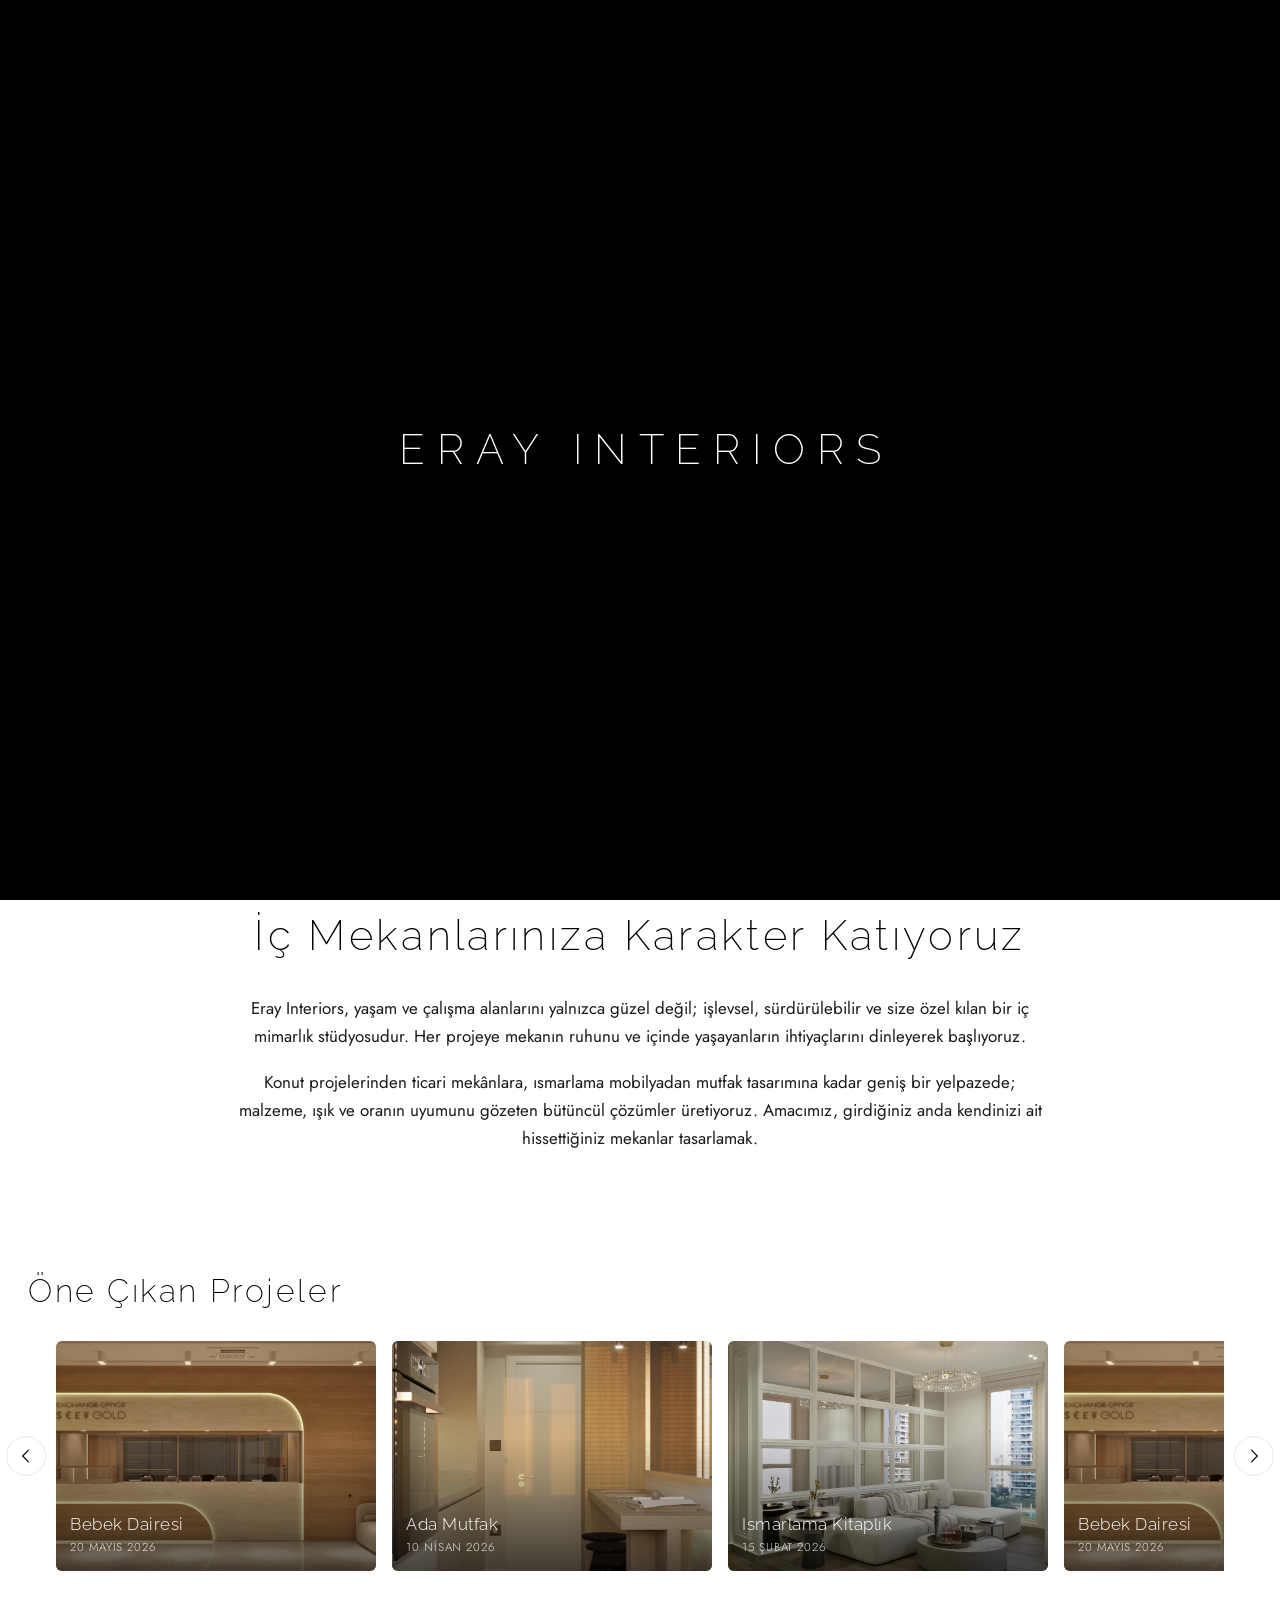
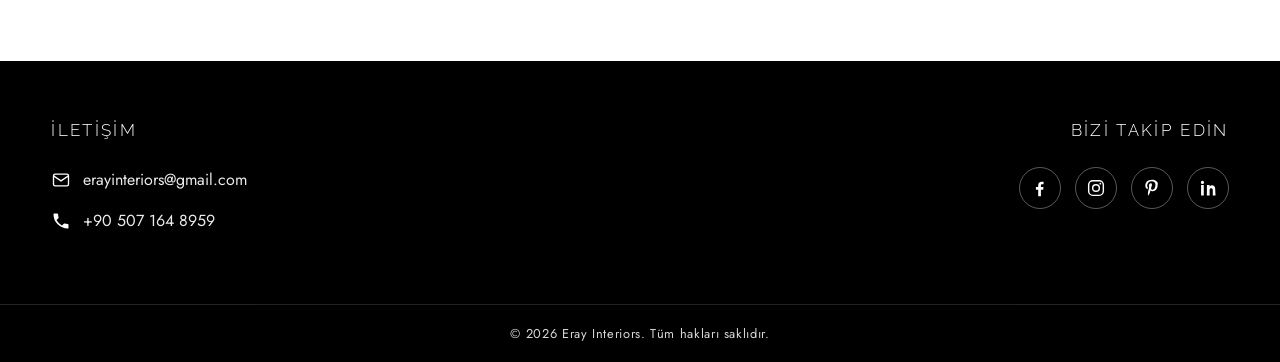
==== commit a608e4df: "Hero'yu eski haline dondur: manuel gorseller (hero_slides), projelerden bagimsiz - projects.js build" ====
--- a/index.html
+++ b/index.html
@@ -88,8 +88,8 @@
       <div class="page-body" data-i18n="page.home.body" data-i18n-html></div>
     </section>
 
-    <div class="strip-head"><h2 class="strip-title" data-i18n="projects.title"></h2></div>
-    <section class="carousel" data-carousel data-projects="all" aria-label="Projeler">
+    <div class="strip-head"><h2 class="strip-title" data-i18n="projects.featured"></h2></div>
+    <section class="carousel" data-carousel data-projects="featured" aria-label="Öne çıkan projeler">
       <button class="car-arrow car-prev" aria-label="Önceki"></button>
       <div class="carousel-viewport">
         <div class="carousel-track"></div>
--- a/css/style.css
+++ b/css/style.css
@@ -141,8 +141,7 @@
   display:flex; align-items:center; justify-content:center;
 }
 .hero::after{ content:''; position:absolute; inset:0; background:rgba(0,0,0,.30); z-index:1; }
-.hero-overlay{ position:relative; z-index:2; text-align:center; color:var(--white); padding:0 24px; pointer-events:none; }
-.hero-slide{ cursor:pointer; }   /* hero slaytı = proje kapağı, tıklanınca projeye gider */
+.hero-overlay{ position:relative; z-index:2; text-align:center; color:var(--white); padding:0 24px; }
 .hero-title{
   font-family:var(--font-brand); font-weight:200; letter-spacing:.16em;
   font-size:clamp(2rem, 5vw, 3.8rem); margin:0; text-transform:uppercase;
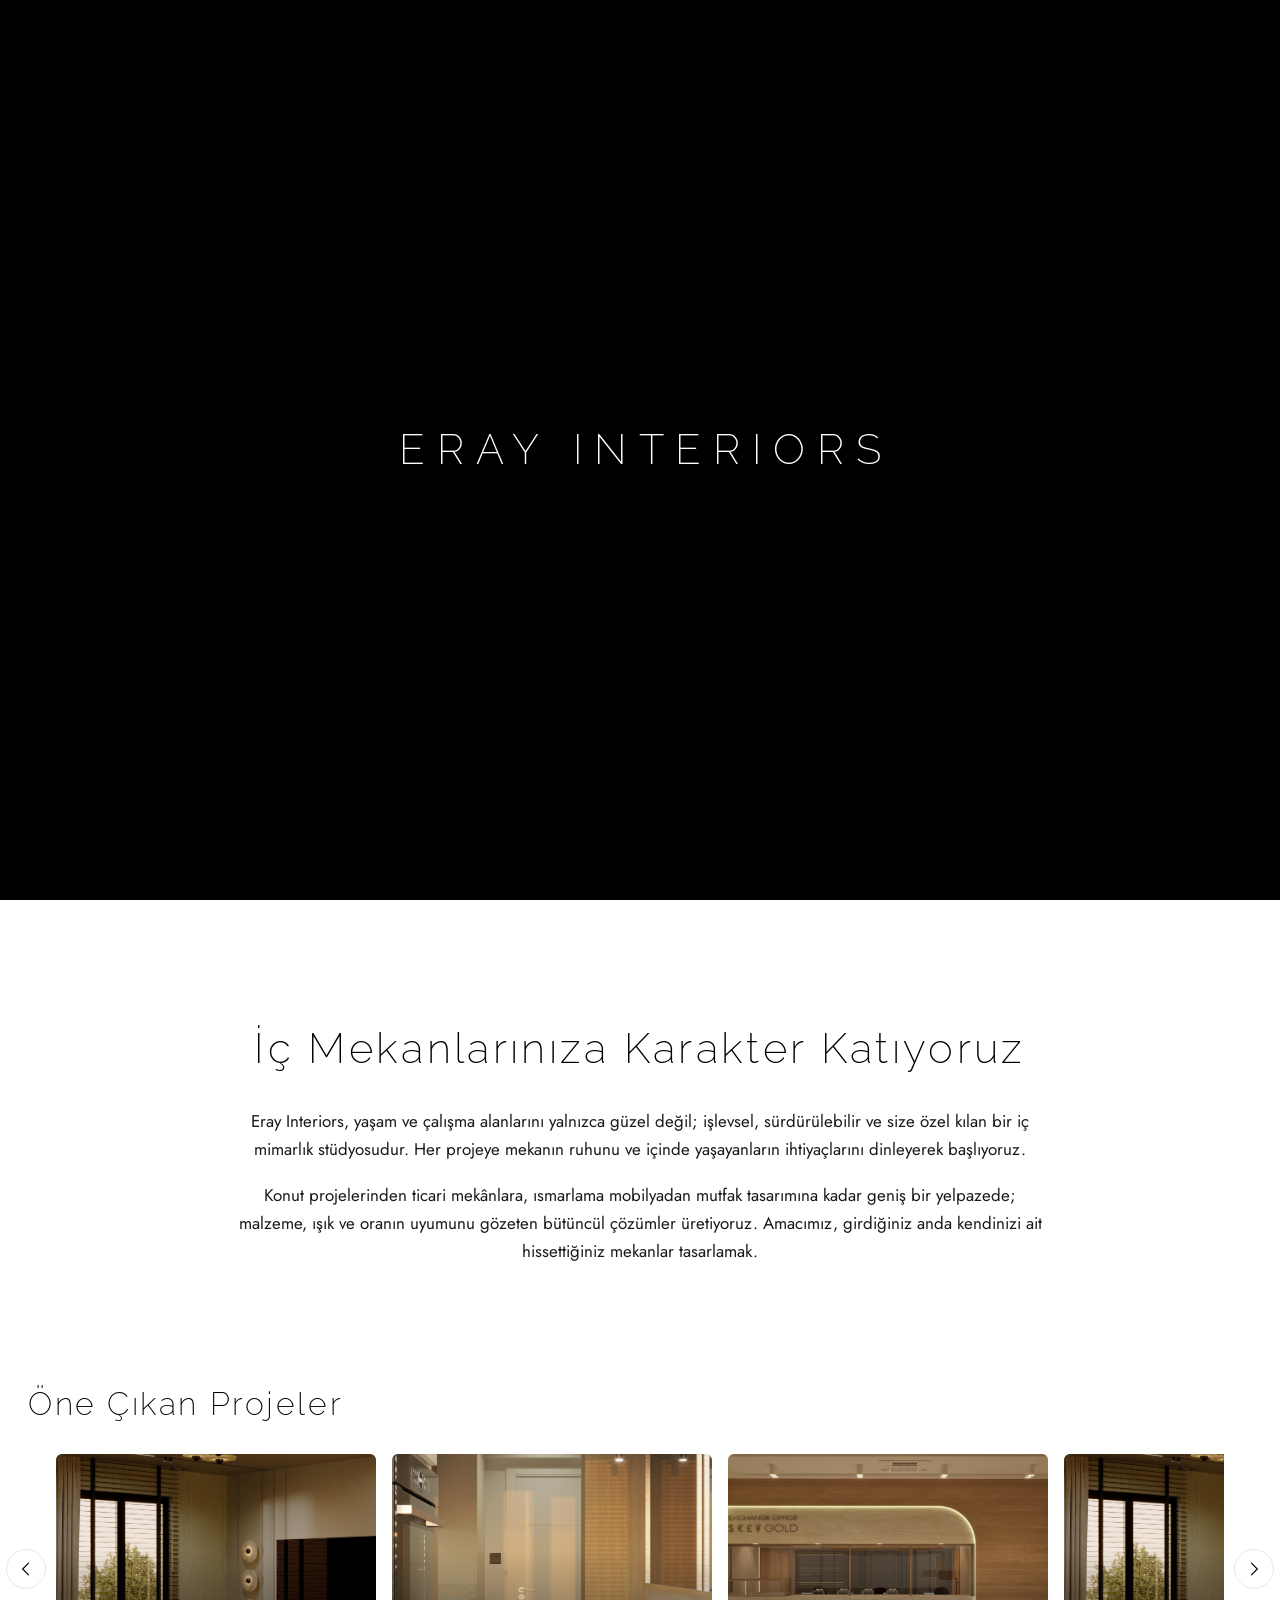
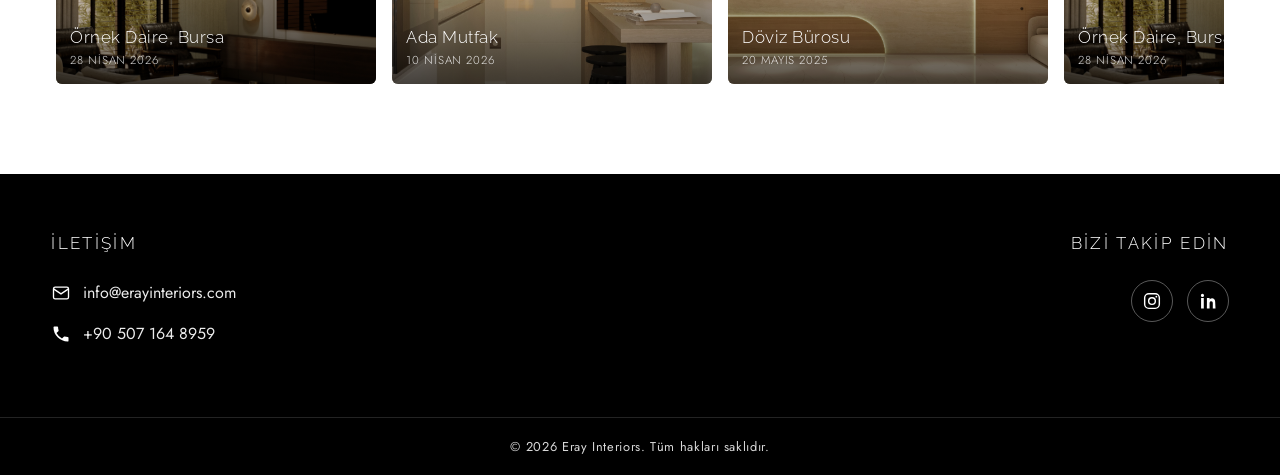
==== commit 09eade22: "İletişim linklerini güncelle: mail info@erayinteriors.com, LinkedIn ekle, Facebook/Pinterest kaldır " ====
--- a/index.html
+++ b/index.html
@@ -47,11 +47,11 @@
     "url": "https://bgrckr.github.io/eray-interiors/",
     "image": "https://bgrckr.github.io/eray-interiors/assets/og-image.png",
     "logo": "https://bgrckr.github.io/eray-interiors/assets/icon-512.png",
-    "email": "erayinteriors@gmail.com",
+    "email": "info@erayinteriors.com",
     "telephone": "+905071648959",
     "areaServed": "TR",
     "knowsLanguage": ["tr", "en", "es"],
-    "sameAs": ["https://instagram.com/erayinteriors"]
+    "sameAs": ["https://instagram.com/erayinteriors", "https://www.linkedin.com/in/ibrahim-eray-i%C5%9F%C4%B1k-976782159/"]
   }
   </script>
 
--- a/css/style.css
+++ b/css/style.css
@@ -24,7 +24,7 @@
   --space-lg: clamp(2rem, 5vw, 3.5rem);
   --space-xl: clamp(3rem, 7vw, 6rem);
   --gap-menu-title: clamp(72px, 9vw, 132px);  /* menü(header) ↔ sayfa başlığı boşluğu */
-  --hero-h: 78vh;          /* Hero yüksekliği (mobilde svh'ye döner) */
+  --hero-h: 100svh;        /* Hero tam ekran (svh: mobil adres çubuğuna göre) */
   --radius: 8px;
 }
 
@@ -44,10 +44,12 @@
 
 /* ---------- Header ---------- */
 #site-header{
-  position:sticky; top:0; z-index:100;
+  position:fixed; top:0; left:0; right:0; z-index:100;
   background:var(--green);
   border-bottom:1px solid rgba(255,255,255,.14);
-}
+  transform:translateY(-100%); transition:transform .35s ease;   /* üstte gizli */
+}
+#site-header.show{ transform:translateY(0); }                     /* aşağı inince görünür */
 .header-inner{
   max-width:none; margin:0 auto; min-height:var(--header-h);
   padding:0 clamp(24px, 4vw, 72px);   /* tam genişlik — menü kenarlara yaslanır, boşta kalmaz */
@@ -135,7 +137,7 @@
 
 /* ---------- Hero ---------- */
 .hero{
-  position:relative; min-height:var(--hero-h); overflow:hidden;
+  position:relative; min-height:100vh; min-height:var(--hero-h); overflow:hidden;
   background:linear-gradient(120deg, var(--green-700), var(--green) 60%, var(--green-300));
   background-size:cover; background-position:center;
   display:flex; align-items:center; justify-content:center;
@@ -230,6 +232,35 @@
 .project-placeholder::after{ display:none; }
 .project-placeholder .card-img{ background:#e4e9e7; }
 
+/* ---------- Menü sayfası: 2 sütunlu proje pencereleri (grid) ---------- */
+.project-cards{
+  max-width:var(--maxw); margin:var(--space-md) auto var(--space-xl);
+  padding:0 clamp(16px,4vw,28px);
+  display:grid; grid-template-columns:1fr 1fr; gap:clamp(14px,2vw,26px);
+}
+.pcard{
+  position:relative; display:block; overflow:hidden;
+  aspect-ratio:4/3; border-radius:var(--radius); text-decoration:none;
+  background:#e4e9e7;
+}
+.pcard-img{
+  position:absolute; inset:0; z-index:0;
+  background:#e4e9e7 center/cover no-repeat; transition:transform .5s ease;
+}
+.pcard:hover .pcard-img{ transform:scale(1.05); }
+.pcard::after{
+  content:''; position:absolute; inset:0; z-index:1;
+  background:linear-gradient(to top, rgba(0,0,0,.6), rgba(0,0,0,0) 55%);
+}
+.pcard-title{
+  position:absolute; left:0; right:0; bottom:0; z-index:2;
+  color:var(--white); font-family:var(--font-brand); font-weight:300;
+  font-size:clamp(1rem,1.7vw,1.35rem); letter-spacing:.03em; line-height:1.25;
+  padding:clamp(12px,1.5vw,18px);
+}
+.pcard-placeholder{ pointer-events:none; }
+.pcard-placeholder::after{ display:none; }
+
 /* ---------- Proje detay sayfası (iki sütun, dikey kaydırma) ---------- */
 .project-detail{ max-width:var(--maxw); margin:0 auto; padding:var(--space-lg) 28px var(--space-xl); }
 .project-back{ display:inline-block; color:var(--green); font-size:.9rem; margin-bottom:var(--space-md); }
@@ -357,7 +388,7 @@
 
 /* Geniş monitörler — içerik ve hero nefes alsın (2K / ultra-wide) */
 @media (min-width:1600px){
-  :root{ --maxw:1440px; --hero-h:82vh; }
+  :root{ --maxw:1440px; }
   .slide{ flex:0 0 360px; height:260px; }
 }
 @media (min-width:2200px){
@@ -398,7 +429,6 @@
 
 /* Tablet dikey / katlanabilir (açık ~717–884px) — iki sütun tek sütuna iner */
 @media (max-width:768px){
-  :root{ --hero-h:70svh; }
   .project-grid{ grid-template-columns:1fr; gap:var(--space-md); }
   .project-row.wide{ grid-template-columns:1fr; gap:var(--space-sm); }
   .project-row.wide.flip .project-figure,
@@ -408,7 +438,6 @@
 
 /* Telefon */
 @media (max-width:480px){
-  :root{ --hero-h:66svh; }
   .header-inner{ padding:0 12px; gap:6px; }
   .brand{ font-size:1rem; letter-spacing:.08em; padding-left:.08em; }
   .tools{ gap:7px; }
